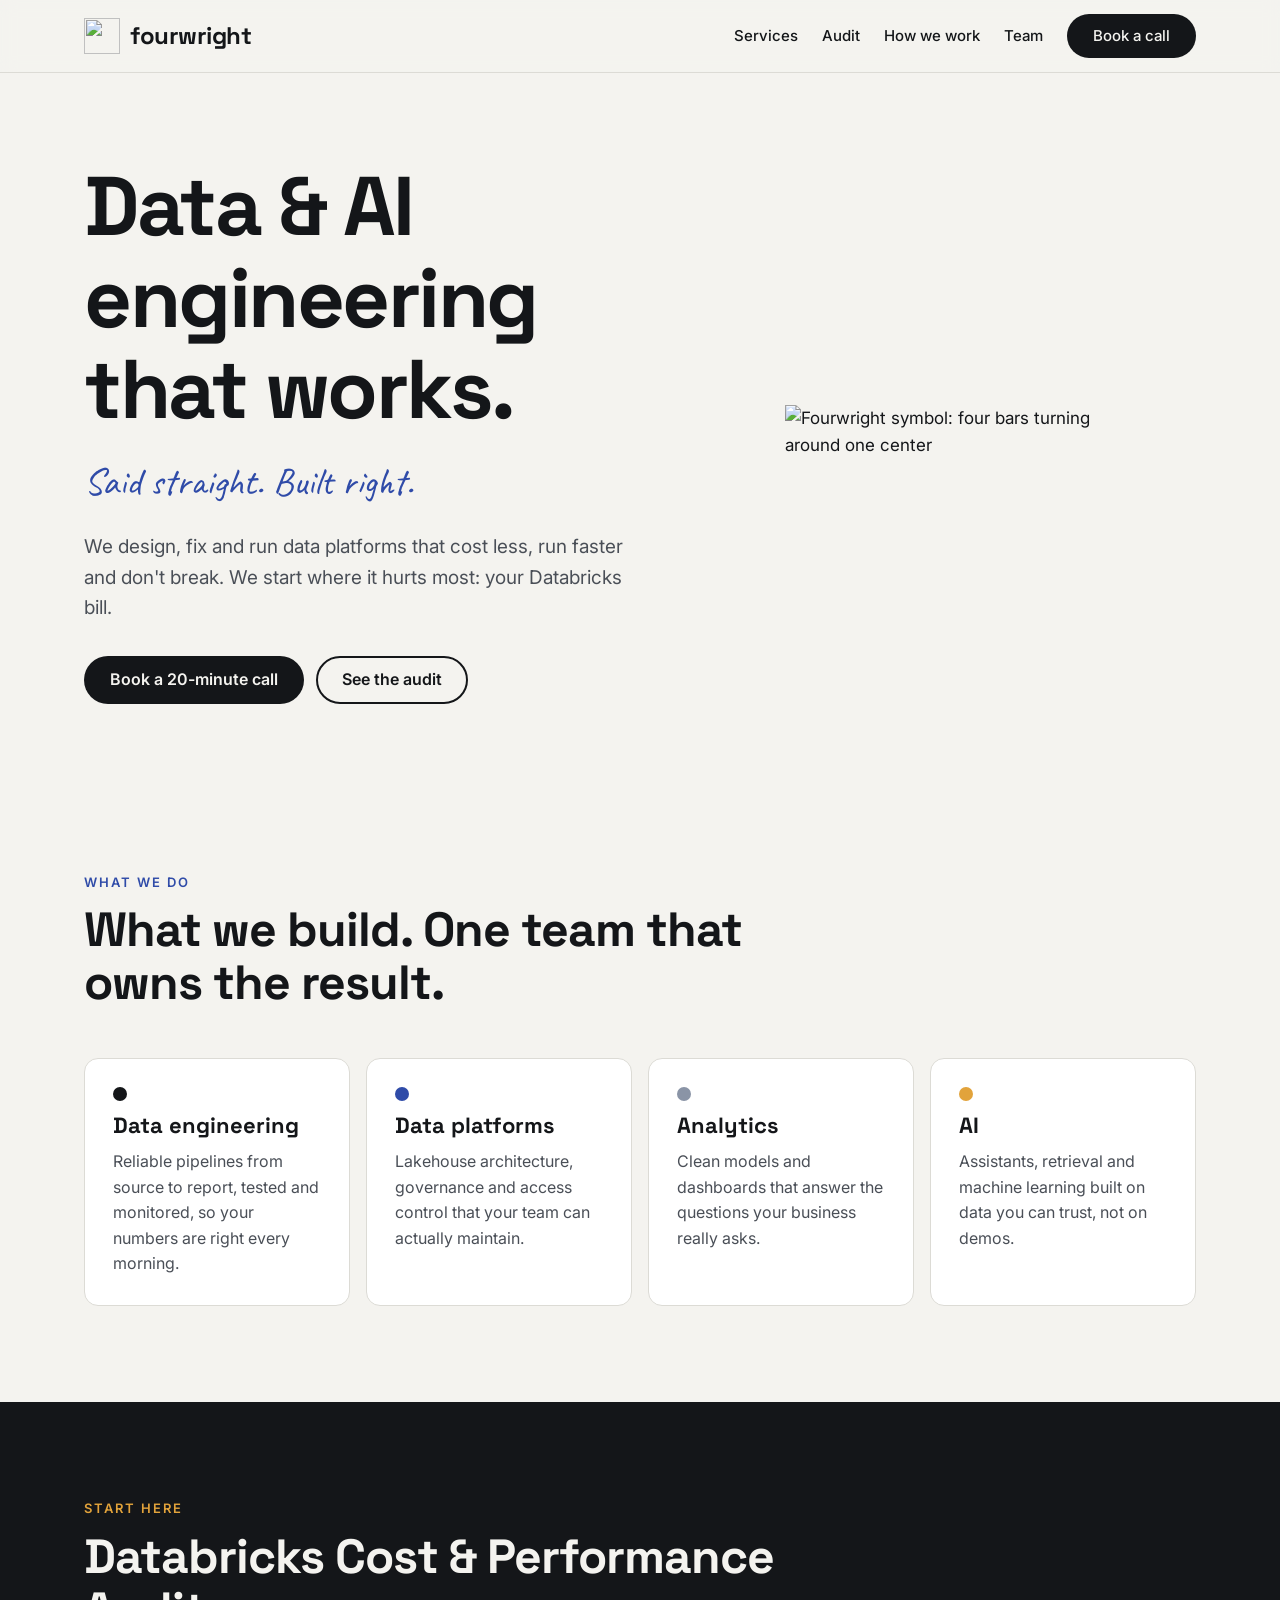
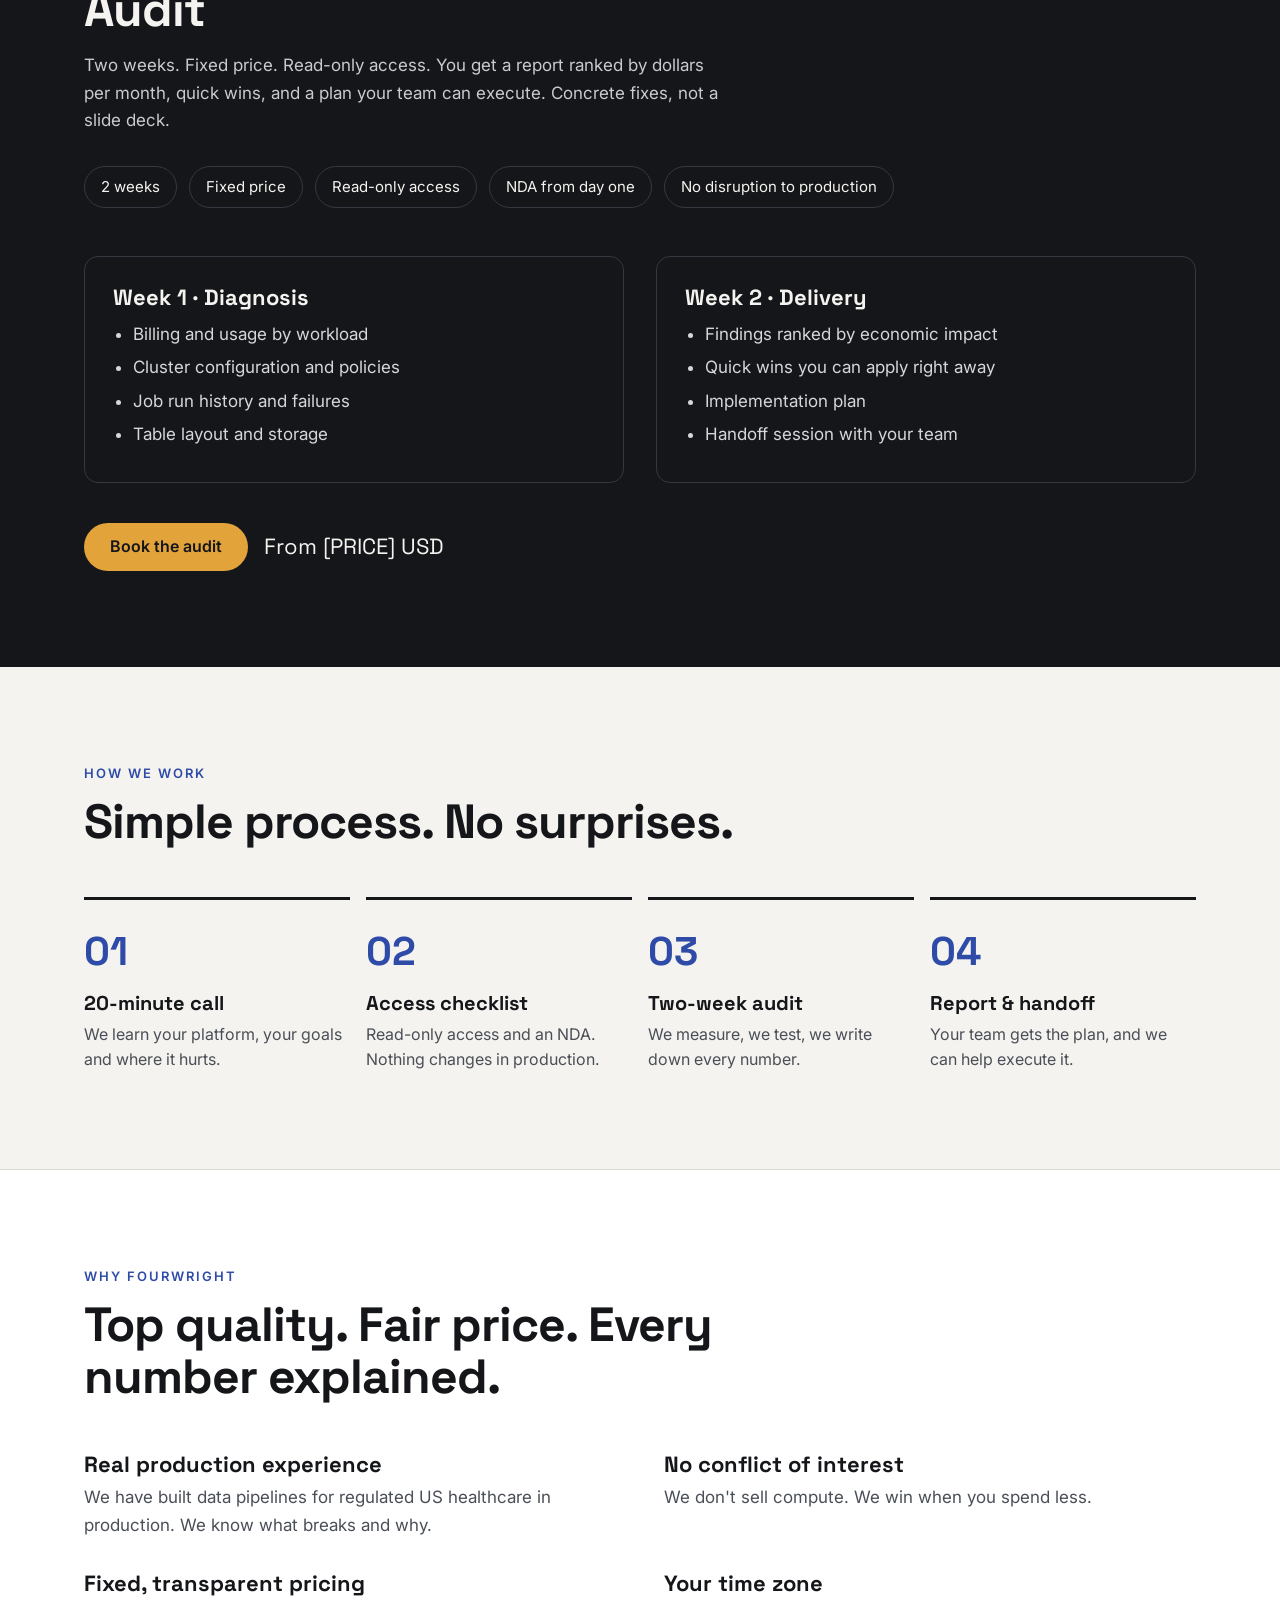
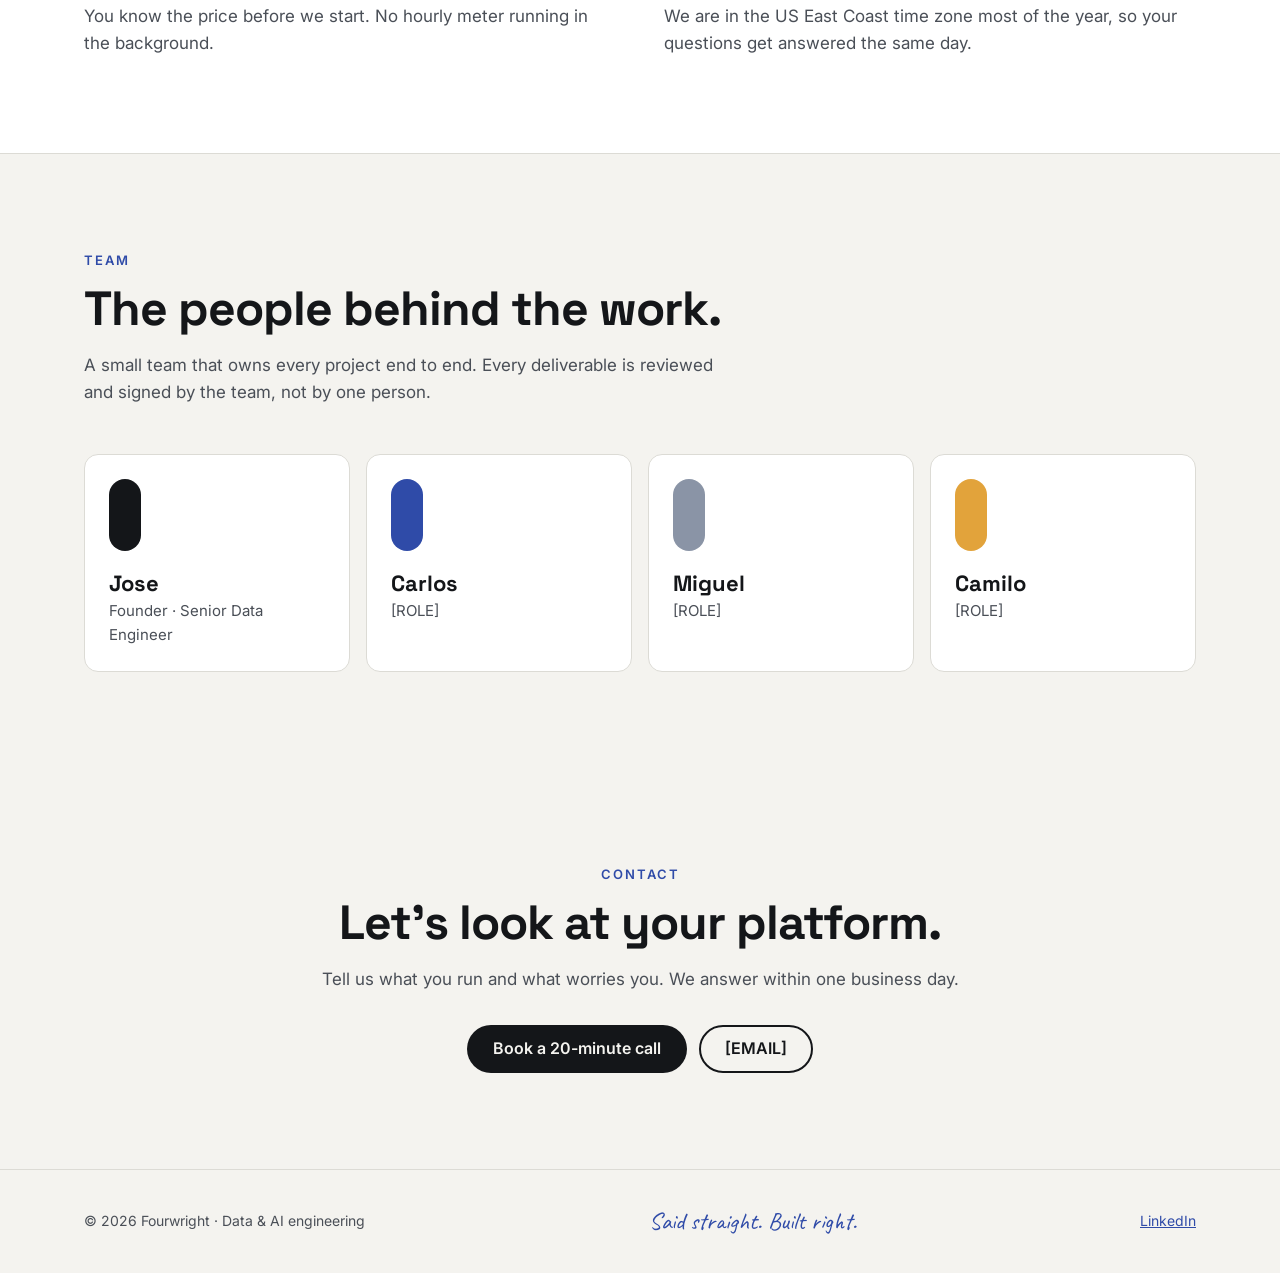
==== index.html @ c897a0cf "Add files via upload" ====
<!doctype html>
<html lang="en">
<head>
  <meta charset="utf-8">
  <meta name="viewport" content="width=device-width, initial-scale=1">
  <title>Fourwright · Data &amp; AI engineering</title>
  <meta name="description" content="Fourwright is a data and AI engineering firm. We design, fix and run data platforms, starting with a fixed-price Databricks cost and performance audit.">

  <!-- Social sharing preview -->
  <meta property="og:title" content="Fourwright · Data & AI engineering">
  <meta property="og:description" content="Data platforms that cost less, run faster and don't break.">
  <meta property="og:type" content="website">

  <!-- Icons -->
  <link rel="icon" href="assets/favicon.svg" type="image/svg+xml">
  <link rel="apple-touch-icon" href="assets/apple-touch-icon-180.png">

  <!-- Fonts -->
  <link rel="preconnect" href="https://fonts.googleapis.com">
  <link rel="preconnect" href="https://fonts.gstatic.com" crossorigin>
  <link href="https://fonts.googleapis.com/css2?family=Caveat:wght@700&family=Inter:wght@400;500;600&family=Space+Grotesk:wght@500;700&display=swap" rel="stylesheet">

  <link rel="stylesheet" href="styles.css">
</head>
<body>

  <!-- ========== HEADER ========== -->
  <header class="site-header">
    <div class="container nav">
      <a class="brand" href="#top" aria-label="Fourwright, back to top">
        <img src="assets/fourwright-icon-color.svg" alt="" width="36" height="36">
        <span class="brand-name">fourwright</span>
      </a>
      <nav class="nav-links" aria-label="Main">
        <a href="#services">Services</a>
        <a href="#audit">Audit</a>
        <a href="#how">How we work</a>
        <a href="#team">Team</a>
        <a class="btn btn-primary" href="#contact">Book a call</a>
      </nav>
    </div>
  </header>

  <main id="top">

    <!-- ========== HERO ========== -->
    <section class="hero">
      <div class="container hero-grid">
        <div>
          <h1>Data &amp; AI engineering that works.</h1>
          <p class="hero-tagline">Said straight. Built right.</p>
          <p class="hero-sub">We design, fix and run data platforms that cost less, run faster and don't break. We start where it hurts most: your Databricks bill.</p>
          <div class="hero-ctas">
            <a class="btn btn-primary" href="#contact">Book a 20-minute call</a>
            <a class="btn btn-ghost" href="#audit">See the audit</a>
          </div>
        </div>
        <img class="hero-mark" src="assets/fourwright-icon-color.svg" alt="Fourwright symbol: four bars turning around one center">
      </div>
    </section>

    <!-- ========== SERVICES ========== -->
    <section class="section" id="services">
      <div class="container">
        <span class="section-label">What we do</span>
        <h2 class="section-title">What we build. One team that owns the result.</h2>
        <div class="cards">
          <article class="card">
            <span class="card-dot" style="background: var(--ink)"></span>
            <h3>Data engineering</h3>
            <p>Reliable pipelines from source to report, tested and monitored, so your numbers are right every morning.</p>
          </article>
          <article class="card">
            <span class="card-dot" style="background: var(--cobalt)"></span>
            <h3>Data platforms</h3>
            <p>Lakehouse architecture, governance and access control that your team can actually maintain.</p>
          </article>
          <article class="card">
            <span class="card-dot" style="background: var(--slate)"></span>
            <h3>Analytics</h3>
            <p>Clean models and dashboards that answer the questions your business really asks.</p>
          </article>
          <article class="card">
            <span class="card-dot" style="background: var(--amber)"></span>
            <h3>AI</h3>
            <p>Assistants, retrieval and machine learning built on data you can trust, not on demos.</p>
          </article>
        </div>
      </div>
    </section>

    <!-- ========== FEATURED OFFER ========== -->
    <section class="section offer" id="audit">
      <div class="container">
        <span class="section-label">Start here</span>
        <h2 class="section-title">Databricks Cost &amp; Performance Audit</h2>
        <p class="section-intro">Two weeks. Fixed price. Read-only access. You get a report ranked by dollars per month, quick wins, and a plan your team can execute. Concrete fixes, not a slide deck.</p>

        <div class="offer-facts">
          <span class="fact">2 weeks</span>
          <span class="fact">Fixed price</span>
          <span class="fact">Read-only access</span>
          <span class="fact">NDA from day one</span>
          <span class="fact">No disruption to production</span>
        </div>

        <div class="offer-grid">
          <div class="offer-box">
            <h3>Week 1 · Diagnosis</h3>
            <ul>
              <li>Billing and usage by workload</li>
              <li>Cluster configuration and policies</li>
              <li>Job run history and failures</li>
              <li>Table layout and storage</li>
            </ul>
          </div>
          <div class="offer-box">
            <h3>Week 2 · Delivery</h3>
            <ul>
              <li>Findings ranked by economic impact</li>
              <li>Quick wins you can apply right away</li>
              <li>Implementation plan</li>
              <li>Handoff session with your team</li>
            </ul>
          </div>
        </div>

        <div class="offer-cta">
          <a class="btn btn-primary" href="#contact">Book the audit</a>
          <span class="price">From [PRICE] USD</span>
        </div>
      </div>
    </section>

    <!-- ========== HOW WE WORK ========== -->
    <section class="section" id="how">
      <div class="container">
        <span class="section-label">How we work</span>
        <h2 class="section-title">Simple process. No surprises.</h2>
        <div class="steps">
          <div class="step">
            <span class="step-num">01</span>
            <h3>20-minute call</h3>
            <p>We learn your platform, your goals and where it hurts.</p>
          </div>
          <div class="step">
            <span class="step-num">02</span>
            <h3>Access checklist</h3>
            <p>Read-only access and an NDA. Nothing changes in production.</p>
          </div>
          <div class="step">
            <span class="step-num">03</span>
            <h3>Two-week audit</h3>
            <p>We measure, we test, we write down every number.</p>
          </div>
          <div class="step">
            <span class="step-num">04</span>
            <h3>Report &amp; handoff</h3>
            <p>Your team gets the plan, and we can help execute it.</p>
          </div>
        </div>
      </div>
    </section>

    <!-- ========== WHY US ========== -->
    <section class="section why">
      <div class="container">
        <span class="section-label">Why Fourwright</span>
        <h2 class="section-title">Top quality. Fair price. Every number explained.</h2>
        <div class="why-list">
          <div class="why-item">
            <h3>Real production experience</h3>
            <p>We have built data pipelines for regulated US healthcare in production. We know what breaks and why.</p>
          </div>
          <div class="why-item">
            <h3>No conflict of interest</h3>
            <p>We don't sell compute. We win when you spend less.</p>
          </div>
          <div class="why-item">
            <h3>Fixed, transparent pricing</h3>
            <p>You know the price before we start. No hourly meter running in the background.</p>
          </div>
          <div class="why-item">
            <h3>Your time zone</h3>
            <p>We are in the US East Coast time zone most of the year, so your questions get answered the same day.</p>
          </div>
        </div>
      </div>
    </section>

    <!-- ========== TEAM ========== -->
    <section class="section" id="team">
      <div class="container">
        <span class="section-label">Team</span>
        <h2 class="section-title">The people behind the work.</h2>
        <p class="section-intro">A small team that owns every project end to end. Every deliverable is reviewed and signed by the team, not by one person.</p>
        <div class="team">
          <article class="member">
            <div class="member-bar" style="background: var(--ink)"></div>
            <h3>Jose</h3>
            <p>Founder · Senior Data Engineer</p>
          </article>
          <article class="member">
            <div class="member-bar" style="background: var(--cobalt)"></div>
            <h3>Carlos</h3>
            <p>[ROLE]</p>
          </article>
          <article class="member">
            <div class="member-bar" style="background: var(--slate)"></div>
            <h3>Miguel</h3>
            <p>[ROLE]</p>
          </article>
          <article class="member">
            <div class="member-bar" style="background: var(--amber)"></div>
            <h3>Camilo</h3>
            <p>[ROLE]</p>
          </article>
        </div>
      </div>
    </section>

    <!-- ========== CONTACT ========== -->
    <section class="section contact" id="contact">
      <div class="container">
        <span class="section-label">Contact</span>
        <h2 class="section-title">Let's look at your platform.</h2>
        <p class="section-intro">Tell us what you run and what worries you. We answer within one business day.</p>
        <div class="hero-ctas">
          <a class="btn btn-primary" href="[CALENDAR LINK]">Book a 20-minute call</a>
          <a class="btn btn-ghost" href="mailto:[EMAIL]">[EMAIL]</a>
        </div>
      </div>
    </section>

  </main>

  <!-- ========== FOOTER ========== -->
  <footer class="site-footer">
    <div class="container footer-row">
      <span>© 2026 Fourwright · Data &amp; AI engineering</span>
      <span class="footer-hand">Said straight. Built right.</span>
      <a href="[LINKEDIN URL]">LinkedIn</a>
    </div>
  </footer>

</body>
</html>
---- styles.css ----
/* ==========================================================
   Fourwright — website styles
   Brand colors and fonts live in :root. Change them here only.
   ========================================================== */

:root {
  /* Brand colors (one per builder) */
  --ink: #141619;      /* main text, dark backgrounds */
  --cobalt: #2F4BA8;   /* links, buttons, accents */
  --slate: #8A94A6;    /* secondary details */
  --amber: #E2A33B;    /* highlights, small touches only */
  --paper: #F4F3EF;    /* page background */
  --white: #FFFFFF;
  --line: #DCDBD5;     /* borders */
  --muted: #4A4F57;    /* secondary text */

  /* Fonts */
  --font-display: "Space Grotesk", system-ui, sans-serif;
  --font-body: "Inter", system-ui, sans-serif;
  --font-hand: "Caveat", cursive;

  --radius: 14px;
  --max: 1160px;
}

* { box-sizing: border-box; }
html { scroll-behavior: smooth; }
body {
  margin: 0;
  font-family: var(--font-body);
  font-size: 17px;
  line-height: 1.6;
  color: var(--ink);
  background: var(--paper);
}
img, svg { display: block; max-width: 100%; }
a { color: var(--cobalt); }
a:hover { color: #1F3474; }
h1, h2, h3 { font-family: var(--font-display); line-height: 1.1; margin: 0; }
p { margin: 0; }

.container { width: 100%; max-width: var(--max); margin: 0 auto; padding: 0 24px; }
.section { padding: 96px 0; }
.section-label {
  font-size: 13px; font-weight: 600; letter-spacing: 2px; text-transform: uppercase;
  color: var(--cobalt); margin-bottom: 12px; display: block;
}
.section-title { font-size: clamp(32px, 4vw, 48px); letter-spacing: -1px; max-width: 760px; }
.section-intro { color: var(--muted); max-width: 640px; margin-top: 16px; }

/* ---------- Buttons ---------- */
.btn {
  display: inline-flex; align-items: center; justify-content: center;
  min-height: 48px; padding: 0 24px; border-radius: 999px;
  font-weight: 600; font-size: 16px; text-decoration: none;
  border: 2px solid transparent; transition: transform .15s ease, background .15s ease;
}
.btn:hover { transform: translateY(-1px); }
.btn-primary { background: var(--ink); color: var(--paper); }
.btn-primary:hover { background: var(--cobalt); color: var(--white); }
.btn-ghost { border-color: var(--ink); color: var(--ink); }
.btn-ghost:hover { background: var(--ink); color: var(--paper); }

/* ---------- Header ---------- */
.site-header {
  position: sticky; top: 0; z-index: 10;
  background: rgba(244, 243, 239, 0.92); backdrop-filter: blur(8px);
  border-bottom: 1px solid var(--line);
}
.nav { display: flex; align-items: center; justify-content: space-between; gap: 16px; min-height: 72px; flex-wrap: wrap; }
.brand { display: flex; align-items: center; gap: 10px; text-decoration: none; color: var(--ink); }
.brand-name { font-family: var(--font-display); font-weight: 700; font-size: 24px; letter-spacing: -0.5px; }
.nav-links { display: flex; gap: 24px; align-items: center; flex-wrap: wrap; }
.nav-links a { color: var(--ink); text-decoration: none; font-size: 15px; font-weight: 500; }
.nav-links a:hover { color: var(--cobalt); }
.nav-links .btn { color: var(--paper); min-height: 44px; }

/* ---------- Hero ---------- */
.hero { padding: 88px 0 72px; }
.hero-grid { display: grid; grid-template-columns: 1.3fr 1fr; gap: 48px; align-items: center; }
.hero h1 { font-size: clamp(44px, 6.5vw, 84px); letter-spacing: -2.5px; }
.hero-tagline { font-family: var(--font-hand); font-size: clamp(28px, 3vw, 38px); color: var(--cobalt); margin-top: 16px; }
.hero-sub { font-size: 19px; color: var(--muted); max-width: 560px; margin-top: 20px; }
.hero-ctas { display: flex; gap: 12px; flex-wrap: wrap; margin-top: 32px; }
.hero-mark { justify-self: center; width: min(360px, 80vw); }

/* ---------- Services ---------- */
.cards { display: grid; grid-template-columns: repeat(4, minmax(0, 1fr)); gap: 16px; margin-top: 48px; }
.card {
  background: var(--white); border: 1px solid var(--line); border-radius: var(--radius);
  padding: 28px; display: flex; flex-direction: column; gap: 12px;
}
.card-dot { width: 14px; height: 14px; border-radius: 7px; }
.card h3 { font-size: 22px; }
.card p { color: var(--muted); font-size: 16px; }

/* ---------- Featured offer (audit) ---------- */
.offer { background: var(--ink); color: var(--paper); }
.offer .section-label { color: var(--amber); }
.offer .section-intro { color: #C9CBCE; }
.offer-grid { display: grid; grid-template-columns: 1fr 1fr; gap: 32px; margin-top: 48px; }
.offer-box { border: 1px solid #343840; border-radius: var(--radius); padding: 28px; }
.offer-box h3 { font-size: 22px; margin-bottom: 12px; }
.offer-box ul { margin: 0; padding-left: 20px; color: #D5D7DB; }
.offer-box li { margin-bottom: 6px; }
.offer-facts { display: flex; gap: 12px; flex-wrap: wrap; margin-top: 32px; }
.fact {
  border: 1px solid #343840; border-radius: 999px; padding: 8px 16px;
  font-size: 15px; color: var(--paper);
}
.offer-cta { display: flex; gap: 16px; align-items: center; flex-wrap: wrap; margin-top: 40px; }
.offer-cta .btn-primary { background: var(--amber); color: var(--ink); }
.offer-cta .btn-primary:hover { background: var(--paper); }
.price { font-family: var(--font-display); font-size: 22px; }

/* ---------- How we work ---------- */
.steps { display: grid; grid-template-columns: repeat(4, minmax(0, 1fr)); gap: 16px; margin-top: 48px; counter-reset: step; }
.step { border-top: 3px solid var(--ink); padding-top: 20px; }
.step-num { font-family: var(--font-display); font-weight: 700; font-size: 40px; color: var(--cobalt); }
.step h3 { font-size: 20px; margin: 8px 0; }
.step p { color: var(--muted); font-size: 16px; }

/* ---------- Why us ---------- */
.why { background: var(--white); border-top: 1px solid var(--line); border-bottom: 1px solid var(--line); }
.why-list { display: grid; grid-template-columns: repeat(2, minmax(0, 1fr)); gap: 32px 48px; margin-top: 48px; }
.why-item h3 { font-size: 22px; margin-bottom: 8px; }
.why-item p { color: var(--muted); }

/* ---------- Team ---------- */
.team { display: grid; grid-template-columns: repeat(4, minmax(0, 1fr)); gap: 16px; margin-top: 48px; }
.member { background: var(--white); border: 1px solid var(--line); border-radius: var(--radius); padding: 24px; }
.member-bar { width: 32px; height: 72px; border-radius: 16px; margin-bottom: 20px; }
.member h3 { font-size: 22px; }
.member p { color: var(--muted); font-size: 15px; margin-top: 4px; }

/* ---------- Contact ---------- */
.contact { text-align: center; }
.contact .section-title { margin: 0 auto; }
.contact .section-intro { margin: 16px auto 0; }
.contact .hero-ctas { justify-content: center; }

/* ---------- Footer ---------- */
.site-footer { border-top: 1px solid var(--line); padding: 32px 0; font-size: 14px; color: var(--muted); }
.footer-row { display: flex; justify-content: space-between; align-items: center; gap: 16px; flex-wrap: wrap; }
.footer-hand { font-family: var(--font-hand); font-size: 24px; color: var(--cobalt); }

/* ---------- Mobile ---------- */
@media (max-width: 900px) {
  .hero-grid, .offer-grid { grid-template-columns: 1fr; }
  .hero-mark { order: -1; width: 180px; justify-self: start; }
  .cards, .steps, .team { grid-template-columns: repeat(2, minmax(0, 1fr)); }
  .why-list { grid-template-columns: 1fr; }
  .section { padding: 72px 0; }
}
@media (max-width: 560px) {
  .cards, .steps, .team { grid-template-columns: 1fr; }
  .nav-links { gap: 16px; }
  .nav-links a:not(.btn) { display: none; }
}
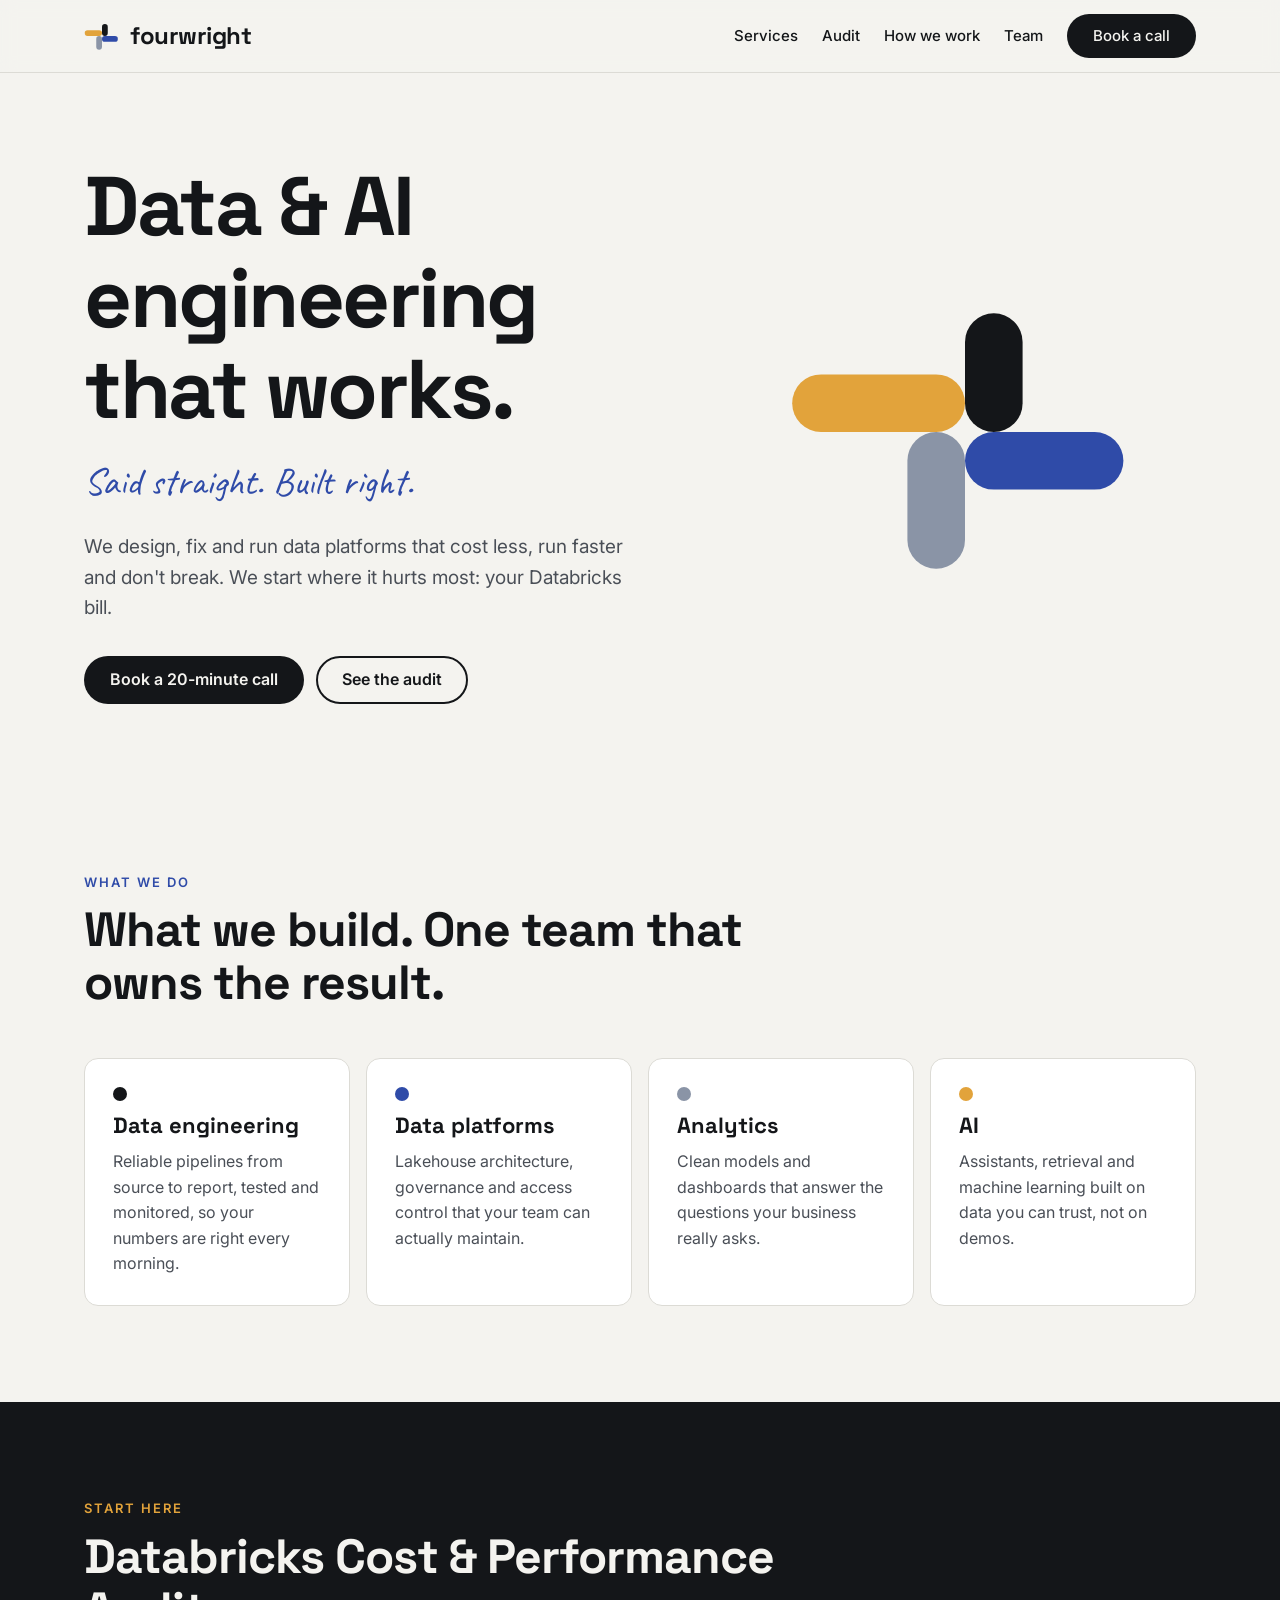
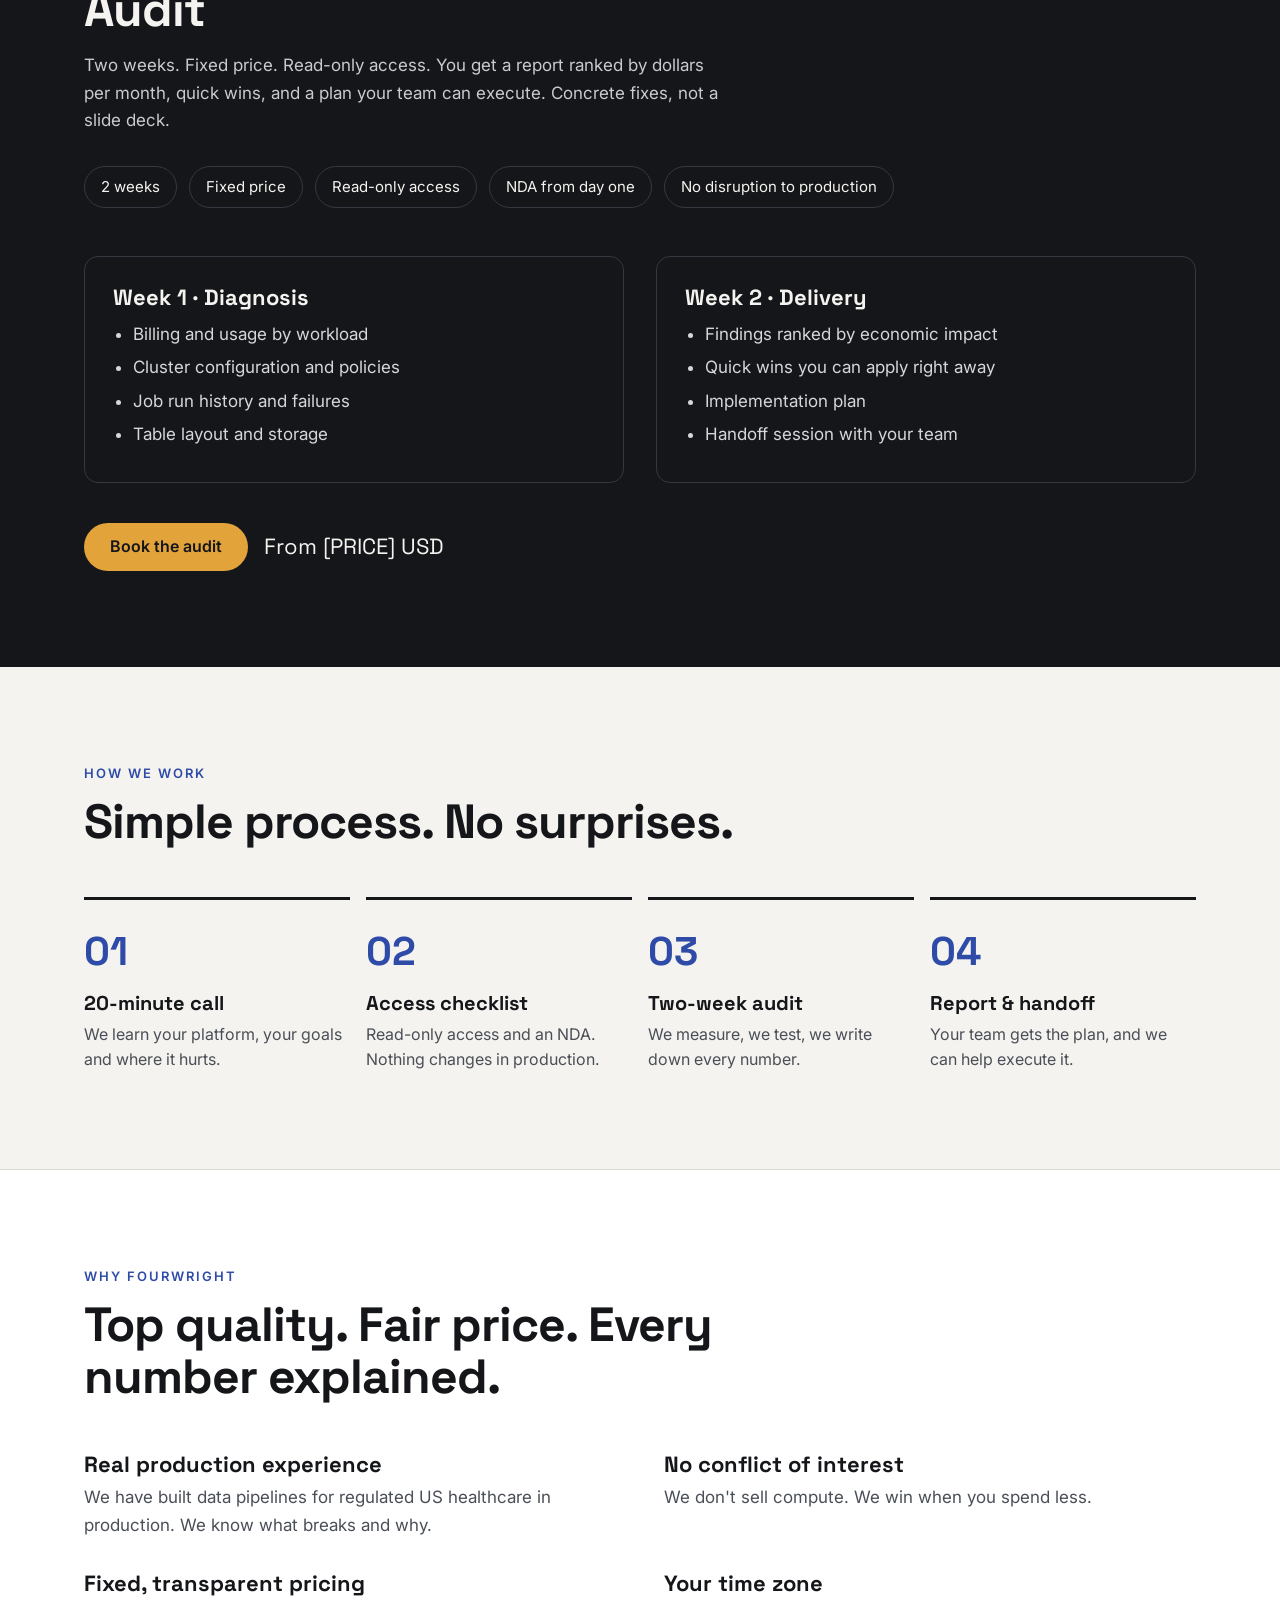
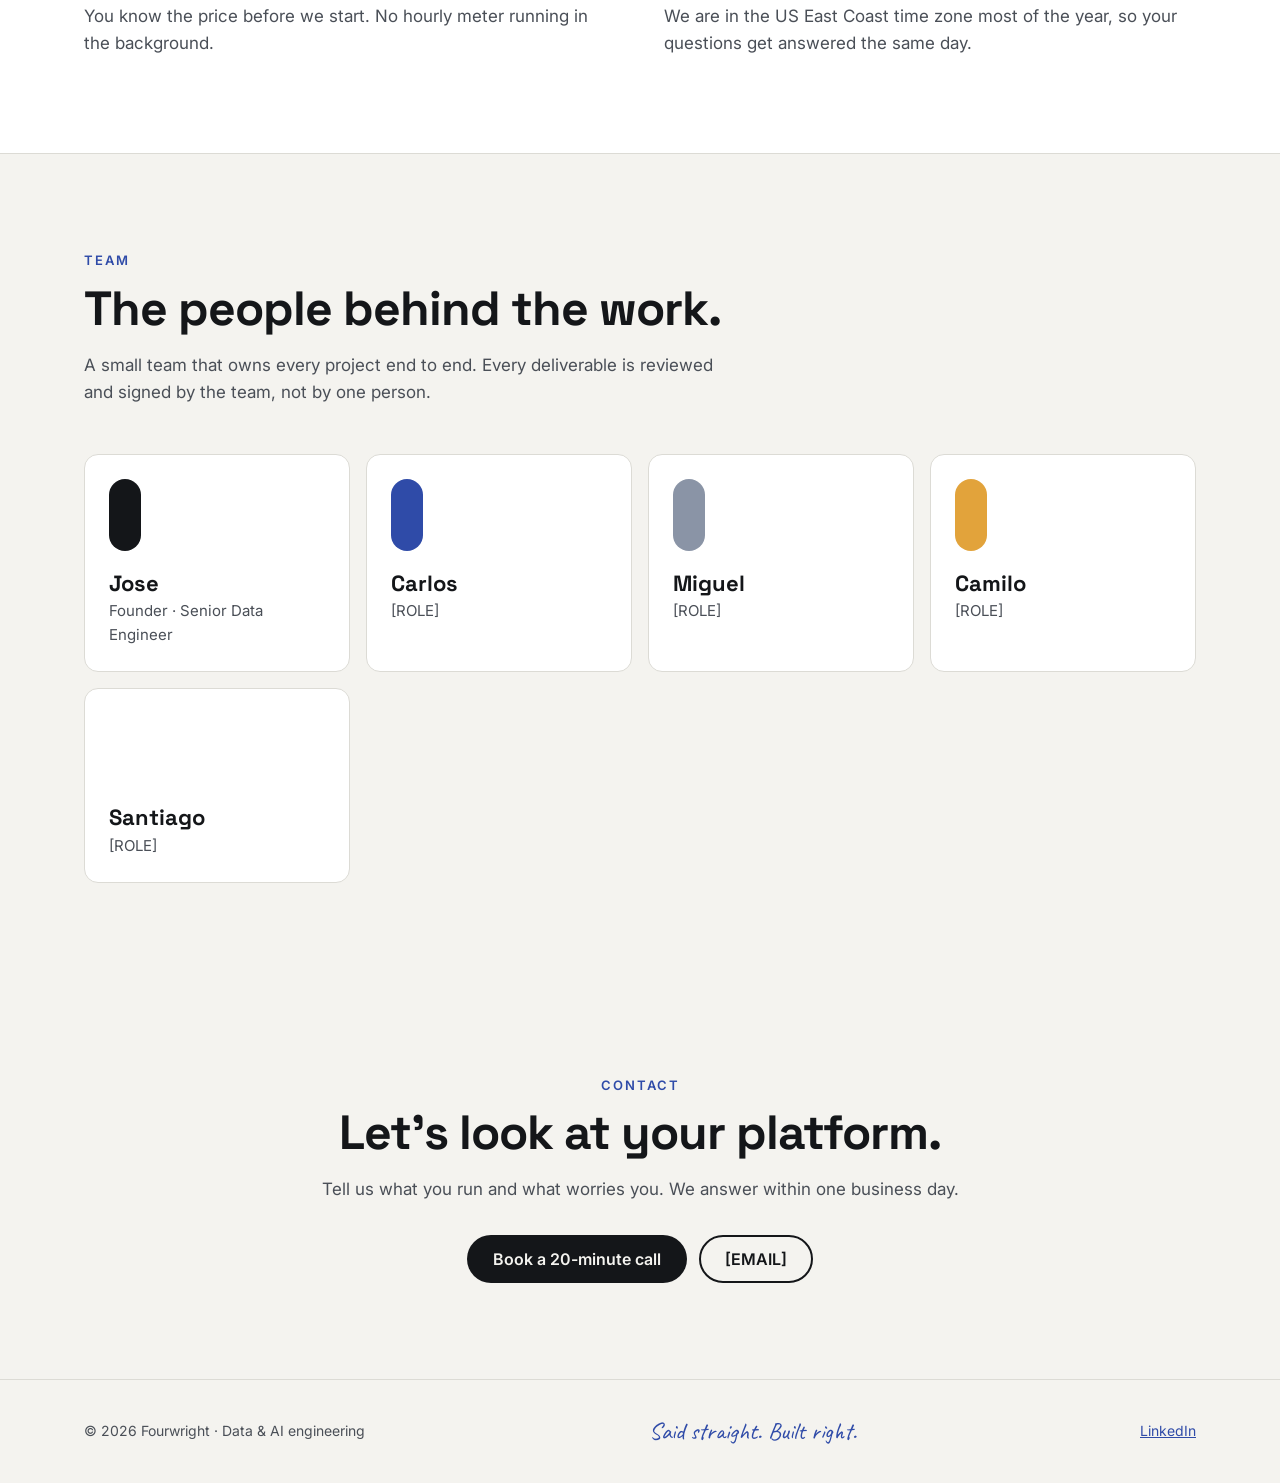
==== commit 9d0fd68a: "add Santiago to team section" ====
--- a/index.html
+++ b/index.html
@@ -1,10 +1,12 @@
 <!doctype html>
 <html lang="en">
+
 <head>
   <meta charset="utf-8">
   <meta name="viewport" content="width=device-width, initial-scale=1">
   <title>Fourwright · Data &amp; AI engineering</title>
-  <meta name="description" content="Fourwright is a data and AI engineering firm. We design, fix and run data platforms, starting with a fixed-price Databricks cost and performance audit.">
+  <meta name="description"
+    content="Fourwright is a data and AI engineering firm. We design, fix and run data platforms, starting with a fixed-price Databricks cost and performance audit.">
 
   <!-- Social sharing preview -->
   <meta property="og:title" content="Fourwright · Data & AI engineering">
@@ -18,10 +20,13 @@
   <!-- Fonts -->
   <link rel="preconnect" href="https://fonts.googleapis.com">
   <link rel="preconnect" href="https://fonts.gstatic.com" crossorigin>
-  <link href="https://fonts.googleapis.com/css2?family=Caveat:wght@700&family=Inter:wght@400;500;600&family=Space+Grotesk:wght@500;700&display=swap" rel="stylesheet">
+  <link
+    href="https://fonts.googleapis.com/css2?family=Caveat:wght@700&family=Inter:wght@400;500;600&family=Space+Grotesk:wght@500;700&display=swap"
+    rel="stylesheet">
 
   <link rel="stylesheet" href="styles.css">
 </head>
+
 <body>
 
   <!-- ========== HEADER ========== -->
@@ -49,13 +54,15 @@
         <div>
           <h1>Data &amp; AI engineering that works.</h1>
           <p class="hero-tagline">Said straight. Built right.</p>
-          <p class="hero-sub">We design, fix and run data platforms that cost less, run faster and don't break. We start where it hurts most: your Databricks bill.</p>
+          <p class="hero-sub">We design, fix and run data platforms that cost less, run faster and don't break. We start
+            where it hurts most: your Databricks bill.</p>
           <div class="hero-ctas">
             <a class="btn btn-primary" href="#contact">Book a 20-minute call</a>
             <a class="btn btn-ghost" href="#audit">See the audit</a>
           </div>
         </div>
-        <img class="hero-mark" src="assets/fourwright-icon-color.svg" alt="Fourwright symbol: four bars turning around one center">
+        <img class="hero-mark" src="assets/fourwright-icon-color.svg"
+          alt="Fourwright symbol: four bars turning around one center">
       </div>
     </section>
 
@@ -68,7 +75,8 @@
           <article class="card">
             <span class="card-dot" style="background: var(--ink)"></span>
             <h3>Data engineering</h3>
-            <p>Reliable pipelines from source to report, tested and monitored, so your numbers are right every morning.</p>
+            <p>Reliable pipelines from source to report, tested and monitored, so your numbers are right every morning.
+            </p>
           </article>
           <article class="card">
             <span class="card-dot" style="background: var(--cobalt)"></span>
@@ -94,7 +102,8 @@
       <div class="container">
         <span class="section-label">Start here</span>
         <h2 class="section-title">Databricks Cost &amp; Performance Audit</h2>
-        <p class="section-intro">Two weeks. Fixed price. Read-only access. You get a report ranked by dollars per month, quick wins, and a plan your team can execute. Concrete fixes, not a slide deck.</p>
+        <p class="section-intro">Two weeks. Fixed price. Read-only access. You get a report ranked by dollars per month,
+          quick wins, and a plan your team can execute. Concrete fixes, not a slide deck.</p>
 
         <div class="offer-facts">
           <span class="fact">2 weeks</span>
@@ -193,7 +202,8 @@
       <div class="container">
         <span class="section-label">Team</span>
         <h2 class="section-title">The people behind the work.</h2>
-        <p class="section-intro">A small team that owns every project end to end. Every deliverable is reviewed and signed by the team, not by one person.</p>
+        <p class="section-intro">A small team that owns every project end to end. Every deliverable is reviewed and
+          signed by the team, not by one person.</p>
         <div class="team">
           <article class="member">
             <div class="member-bar" style="background: var(--ink)"></div>
@@ -213,6 +223,11 @@
           <article class="member">
             <div class="member-bar" style="background: var(--amber)"></div>
             <h3>Camilo</h3>
+            <p>[ROLE]</p>
+          </article>
+          <article class="member">
+            <div class="member-bar" style="background: var(--purple)"></div>
+            <h3>Santiago</h3>
             <p>[ROLE]</p>
           </article>
         </div>
@@ -244,4 +259,5 @@
   </footer>
 
 </body>
-</html>
+
+</html>
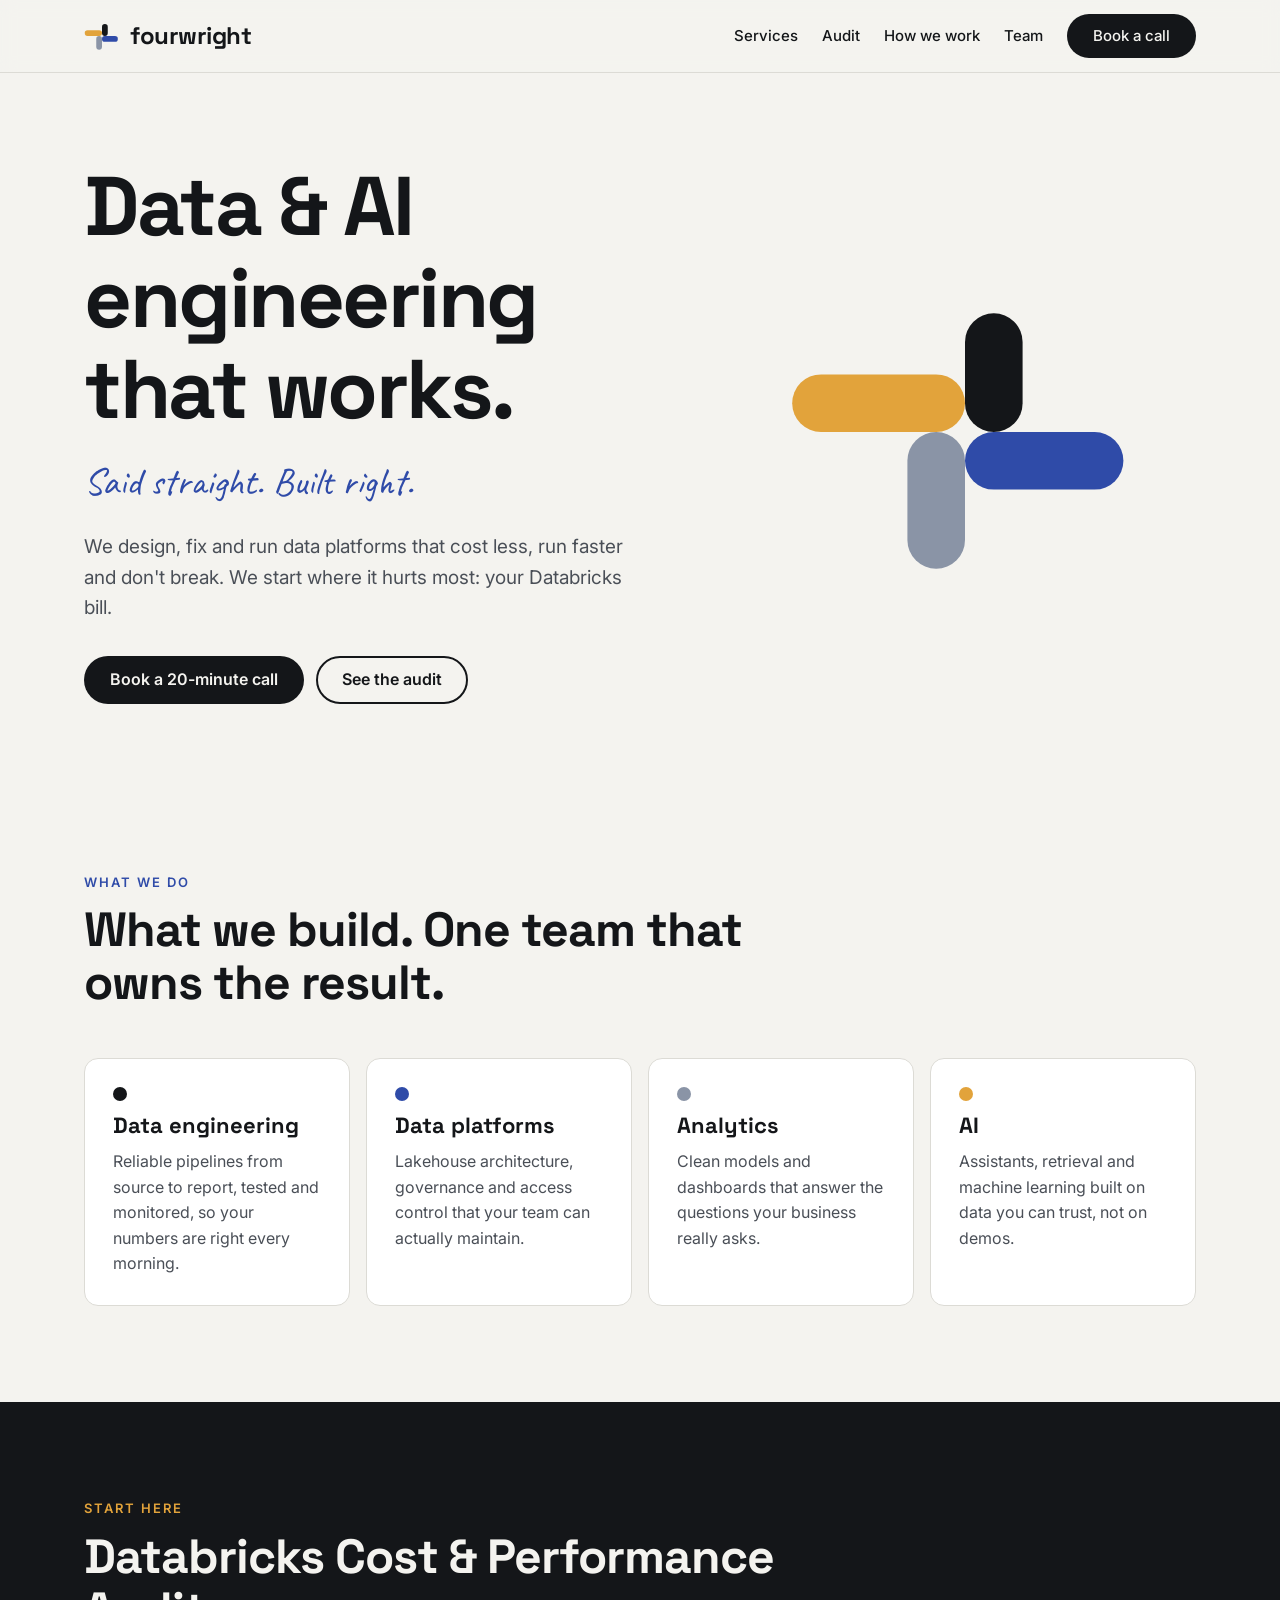
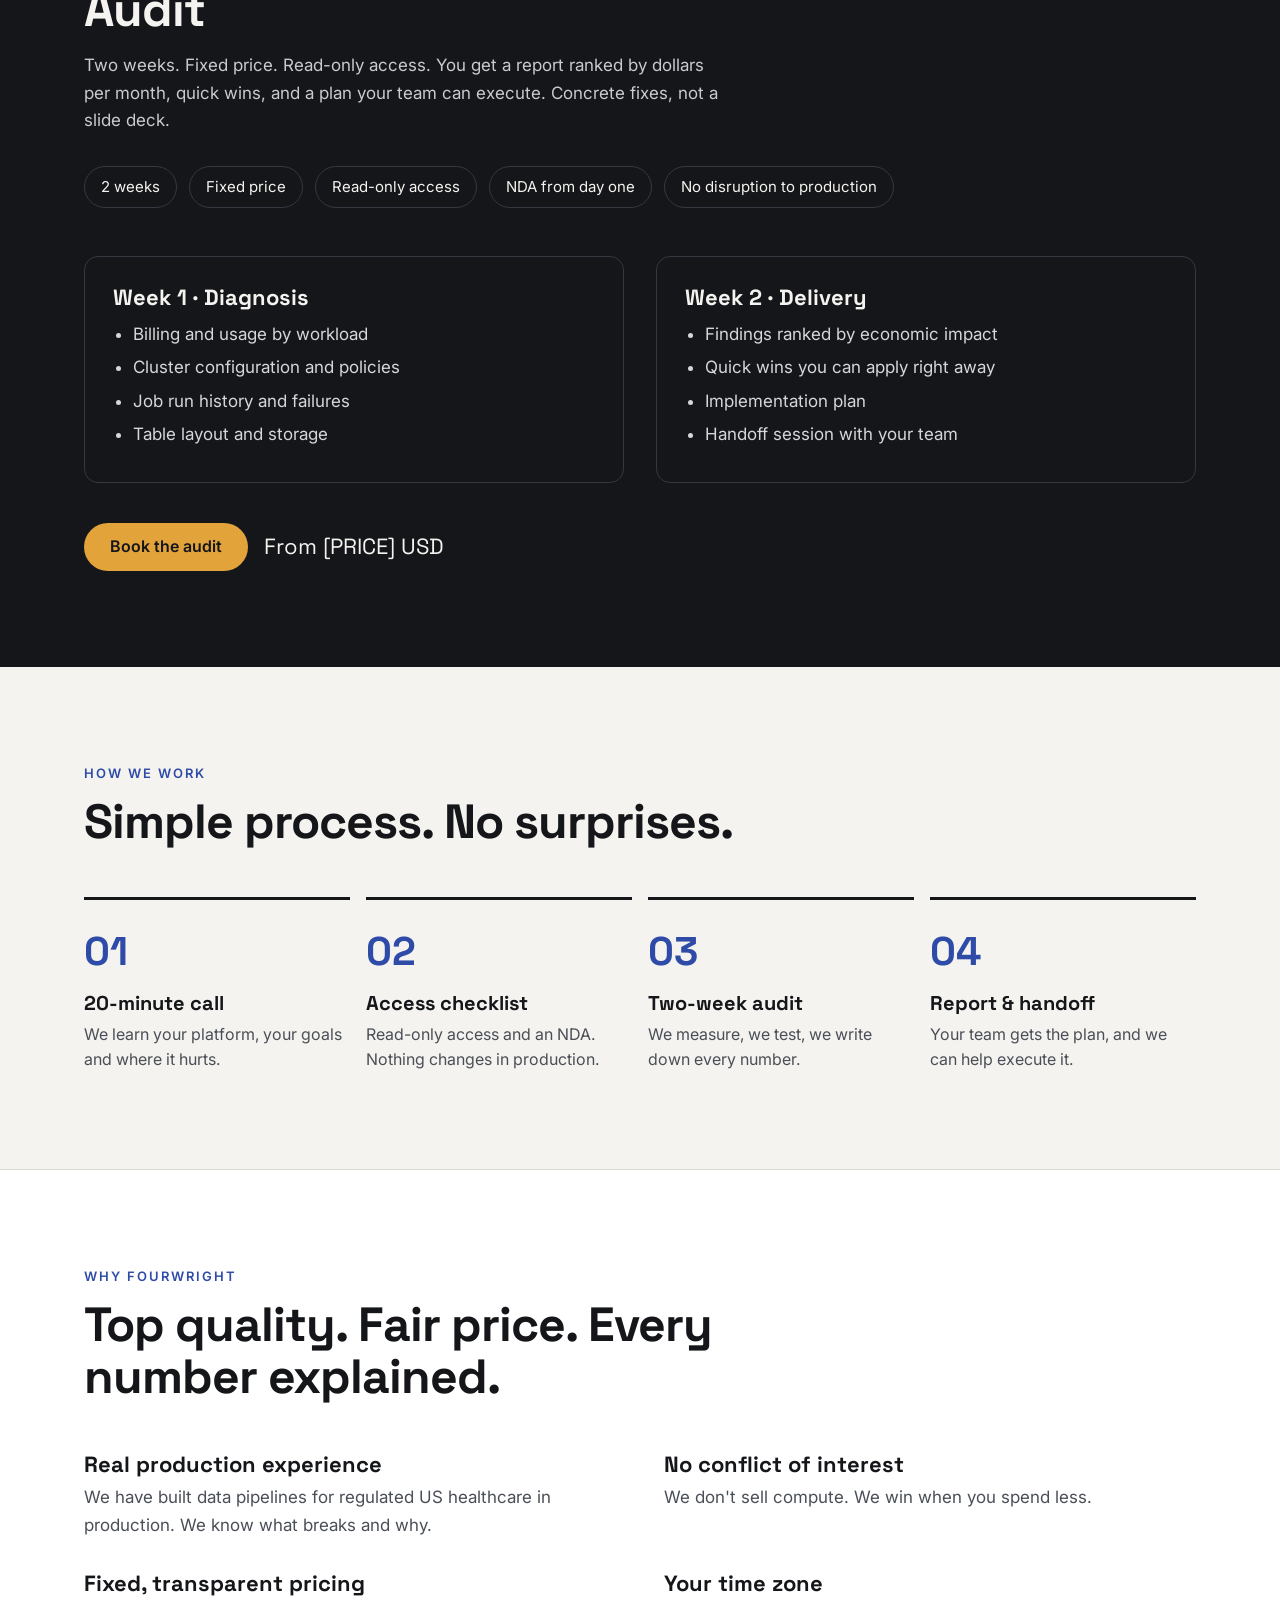
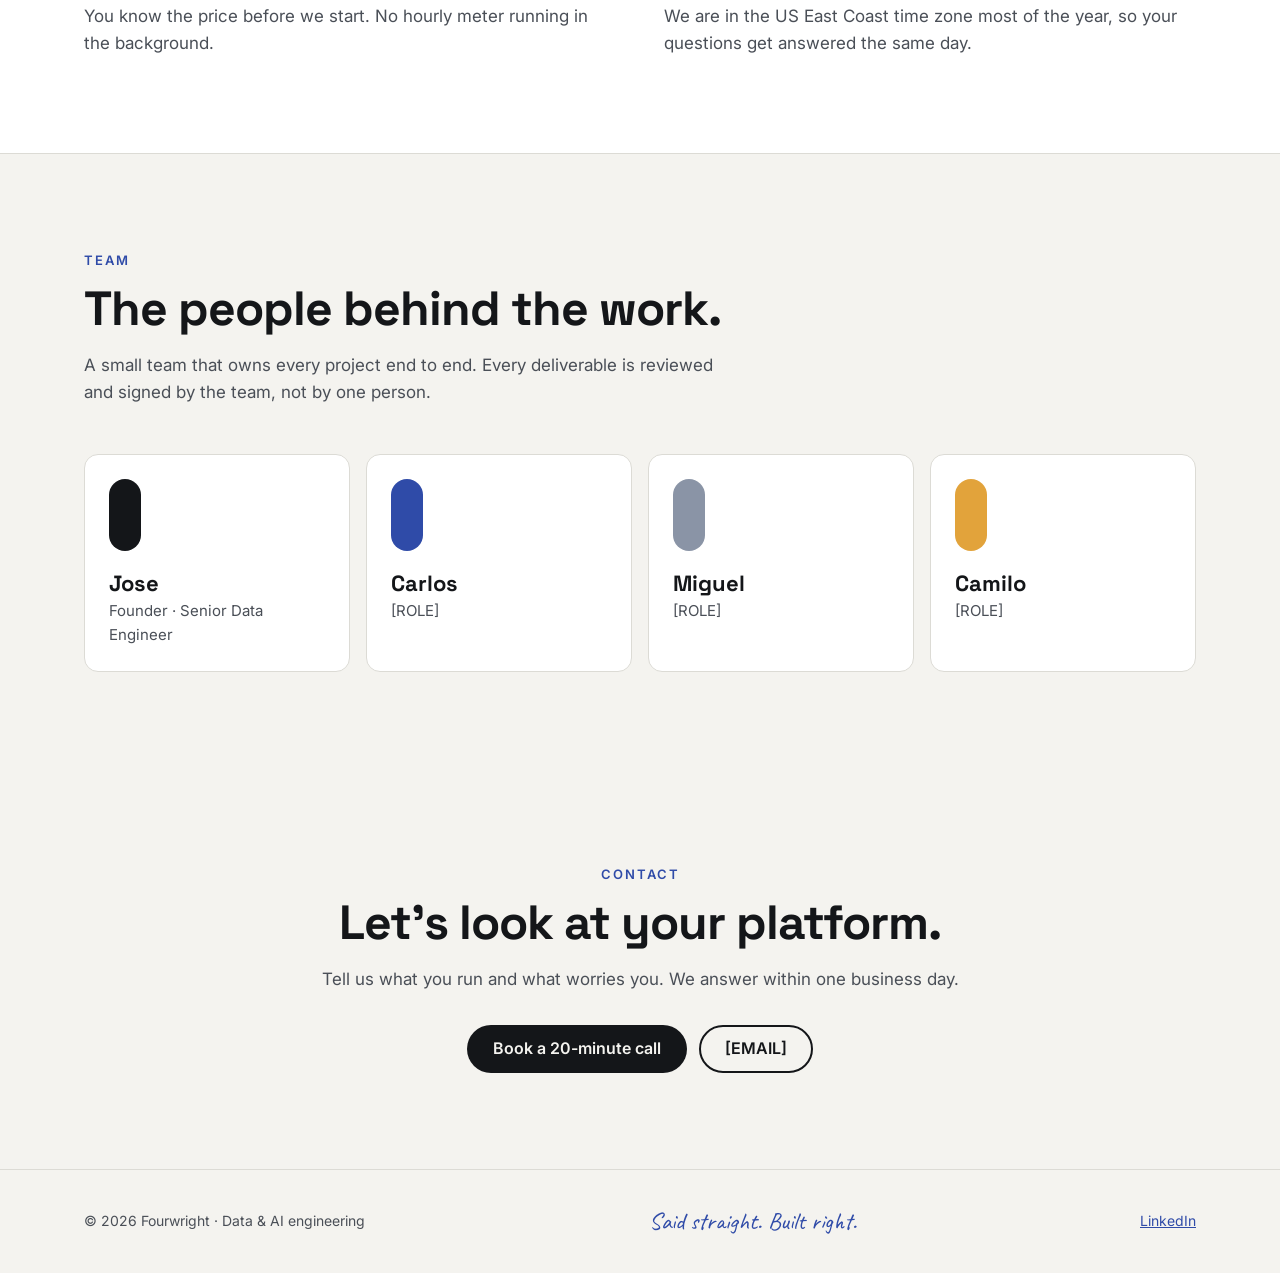
==== commit ad75dfd5: "Revert "add Santiago to team section" This reverts commit 9d0fd68ae936940df25391d479f07276a25e4dfb." ====
--- a/index.html
+++ b/index.html
@@ -1,12 +1,10 @@
 <!doctype html>
 <html lang="en">
-
 <head>
   <meta charset="utf-8">
   <meta name="viewport" content="width=device-width, initial-scale=1">
   <title>Fourwright · Data &amp; AI engineering</title>
-  <meta name="description"
-    content="Fourwright is a data and AI engineering firm. We design, fix and run data platforms, starting with a fixed-price Databricks cost and performance audit.">
+  <meta name="description" content="Fourwright is a data and AI engineering firm. We design, fix and run data platforms, starting with a fixed-price Databricks cost and performance audit.">
 
   <!-- Social sharing preview -->
   <meta property="og:title" content="Fourwright · Data & AI engineering">
@@ -20,13 +18,10 @@
   <!-- Fonts -->
   <link rel="preconnect" href="https://fonts.googleapis.com">
   <link rel="preconnect" href="https://fonts.gstatic.com" crossorigin>
-  <link
-    href="https://fonts.googleapis.com/css2?family=Caveat:wght@700&family=Inter:wght@400;500;600&family=Space+Grotesk:wght@500;700&display=swap"
-    rel="stylesheet">
+  <link href="https://fonts.googleapis.com/css2?family=Caveat:wght@700&family=Inter:wght@400;500;600&family=Space+Grotesk:wght@500;700&display=swap" rel="stylesheet">
 
   <link rel="stylesheet" href="styles.css">
 </head>
-
 <body>
 
   <!-- ========== HEADER ========== -->
@@ -54,15 +49,13 @@
         <div>
           <h1>Data &amp; AI engineering that works.</h1>
           <p class="hero-tagline">Said straight. Built right.</p>
-          <p class="hero-sub">We design, fix and run data platforms that cost less, run faster and don't break. We start
-            where it hurts most: your Databricks bill.</p>
+          <p class="hero-sub">We design, fix and run data platforms that cost less, run faster and don't break. We start where it hurts most: your Databricks bill.</p>
           <div class="hero-ctas">
             <a class="btn btn-primary" href="#contact">Book a 20-minute call</a>
             <a class="btn btn-ghost" href="#audit">See the audit</a>
           </div>
         </div>
-        <img class="hero-mark" src="assets/fourwright-icon-color.svg"
-          alt="Fourwright symbol: four bars turning around one center">
+        <img class="hero-mark" src="assets/fourwright-icon-color.svg" alt="Fourwright symbol: four bars turning around one center">
       </div>
     </section>
 
@@ -75,8 +68,7 @@
           <article class="card">
             <span class="card-dot" style="background: var(--ink)"></span>
             <h3>Data engineering</h3>
-            <p>Reliable pipelines from source to report, tested and monitored, so your numbers are right every morning.
-            </p>
+            <p>Reliable pipelines from source to report, tested and monitored, so your numbers are right every morning.</p>
           </article>
           <article class="card">
             <span class="card-dot" style="background: var(--cobalt)"></span>
@@ -102,8 +94,7 @@
       <div class="container">
         <span class="section-label">Start here</span>
         <h2 class="section-title">Databricks Cost &amp; Performance Audit</h2>
-        <p class="section-intro">Two weeks. Fixed price. Read-only access. You get a report ranked by dollars per month,
-          quick wins, and a plan your team can execute. Concrete fixes, not a slide deck.</p>
+        <p class="section-intro">Two weeks. Fixed price. Read-only access. You get a report ranked by dollars per month, quick wins, and a plan your team can execute. Concrete fixes, not a slide deck.</p>
 
         <div class="offer-facts">
           <span class="fact">2 weeks</span>
@@ -202,8 +193,7 @@
       <div class="container">
         <span class="section-label">Team</span>
         <h2 class="section-title">The people behind the work.</h2>
-        <p class="section-intro">A small team that owns every project end to end. Every deliverable is reviewed and
-          signed by the team, not by one person.</p>
+        <p class="section-intro">A small team that owns every project end to end. Every deliverable is reviewed and signed by the team, not by one person.</p>
         <div class="team">
           <article class="member">
             <div class="member-bar" style="background: var(--ink)"></div>
@@ -223,11 +213,6 @@
           <article class="member">
             <div class="member-bar" style="background: var(--amber)"></div>
             <h3>Camilo</h3>
-            <p>[ROLE]</p>
-          </article>
-          <article class="member">
-            <div class="member-bar" style="background: var(--purple)"></div>
-            <h3>Santiago</h3>
             <p>[ROLE]</p>
           </article>
         </div>
@@ -259,5 +244,4 @@
   </footer>
 
 </body>
-
-</html>+</html>
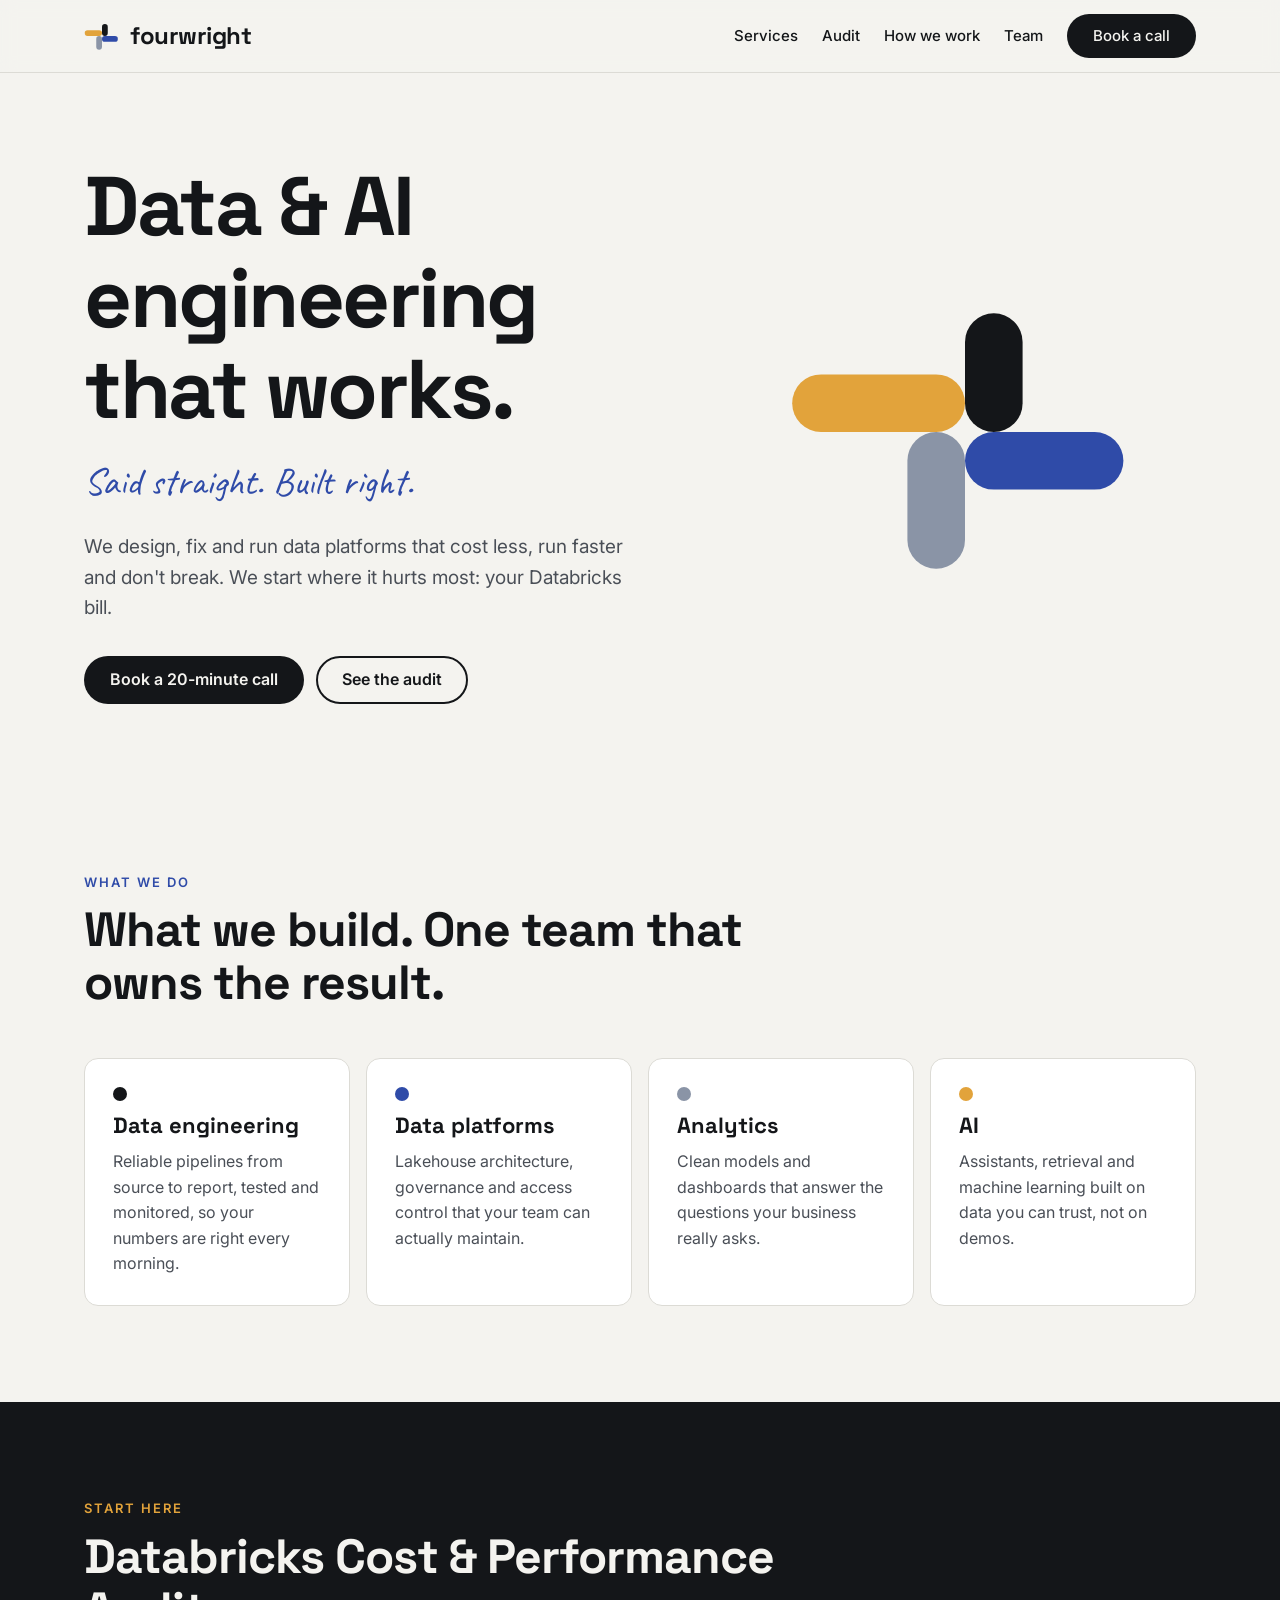
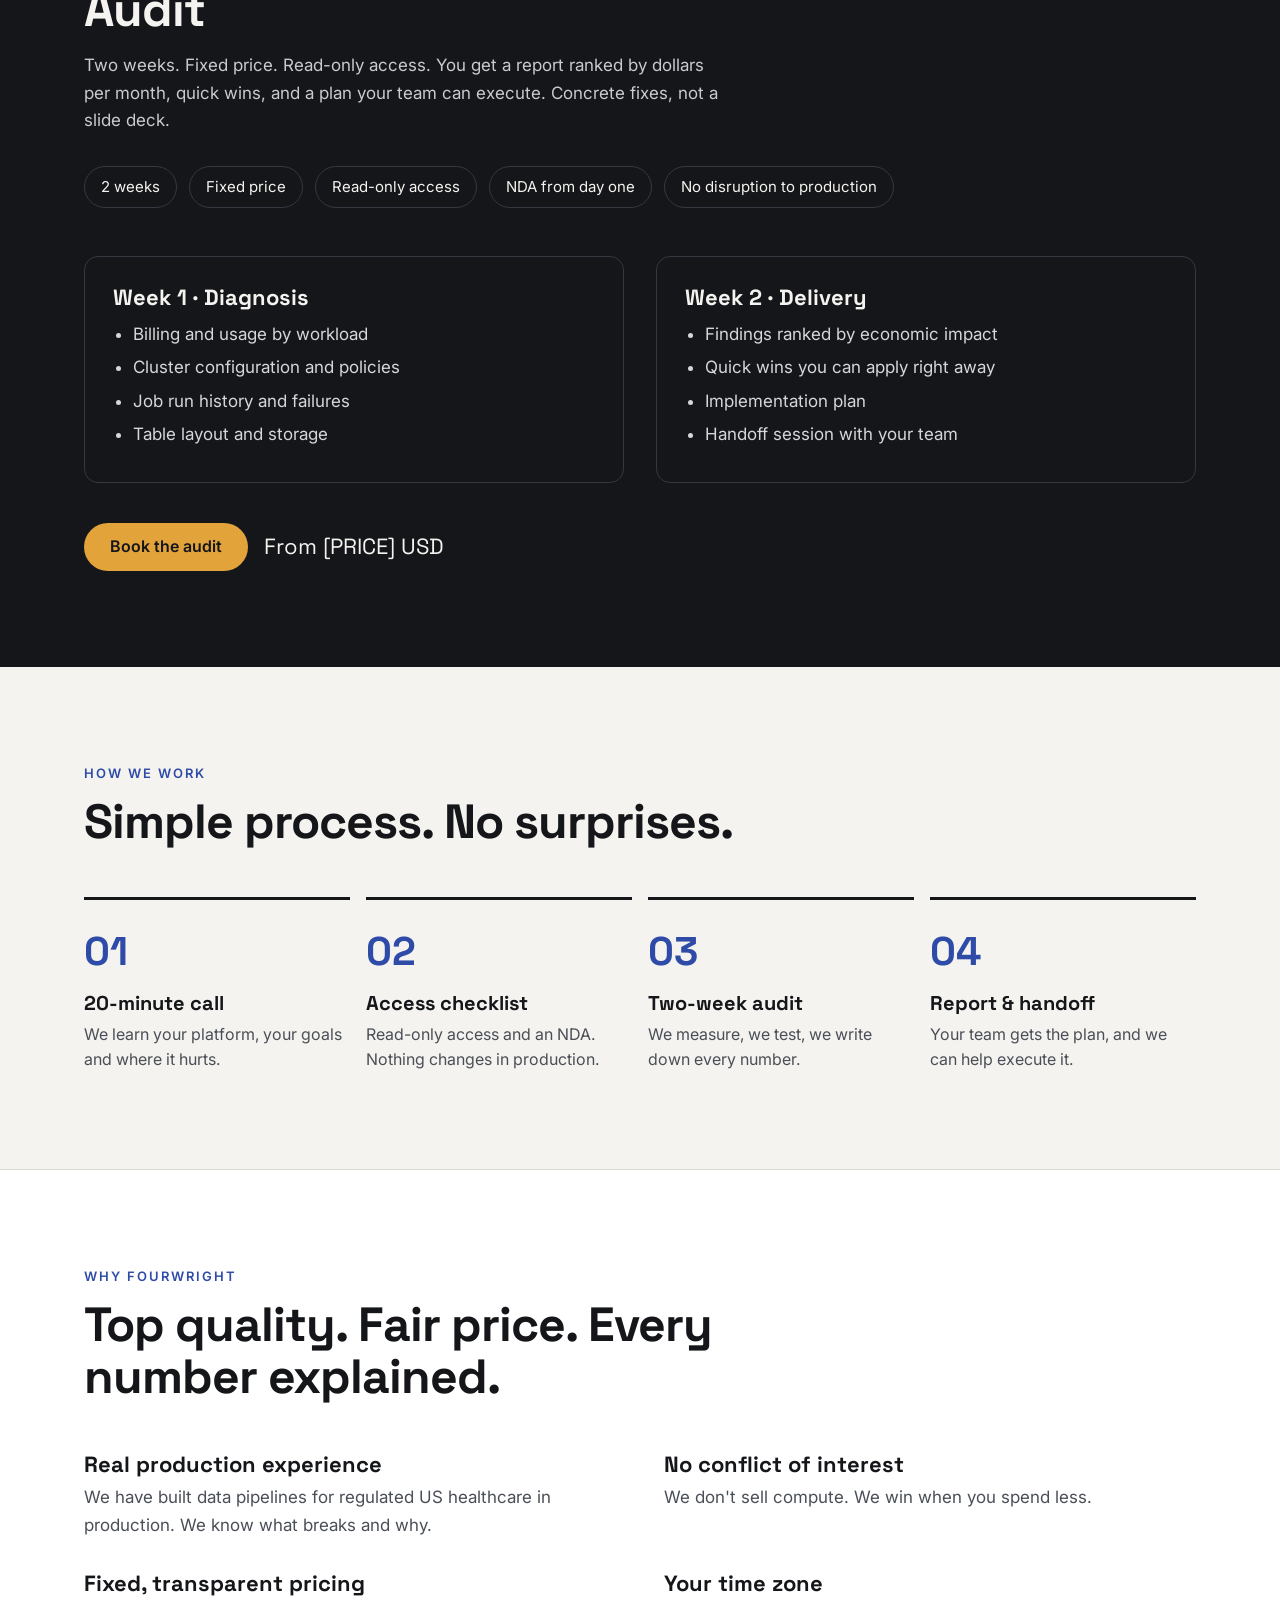
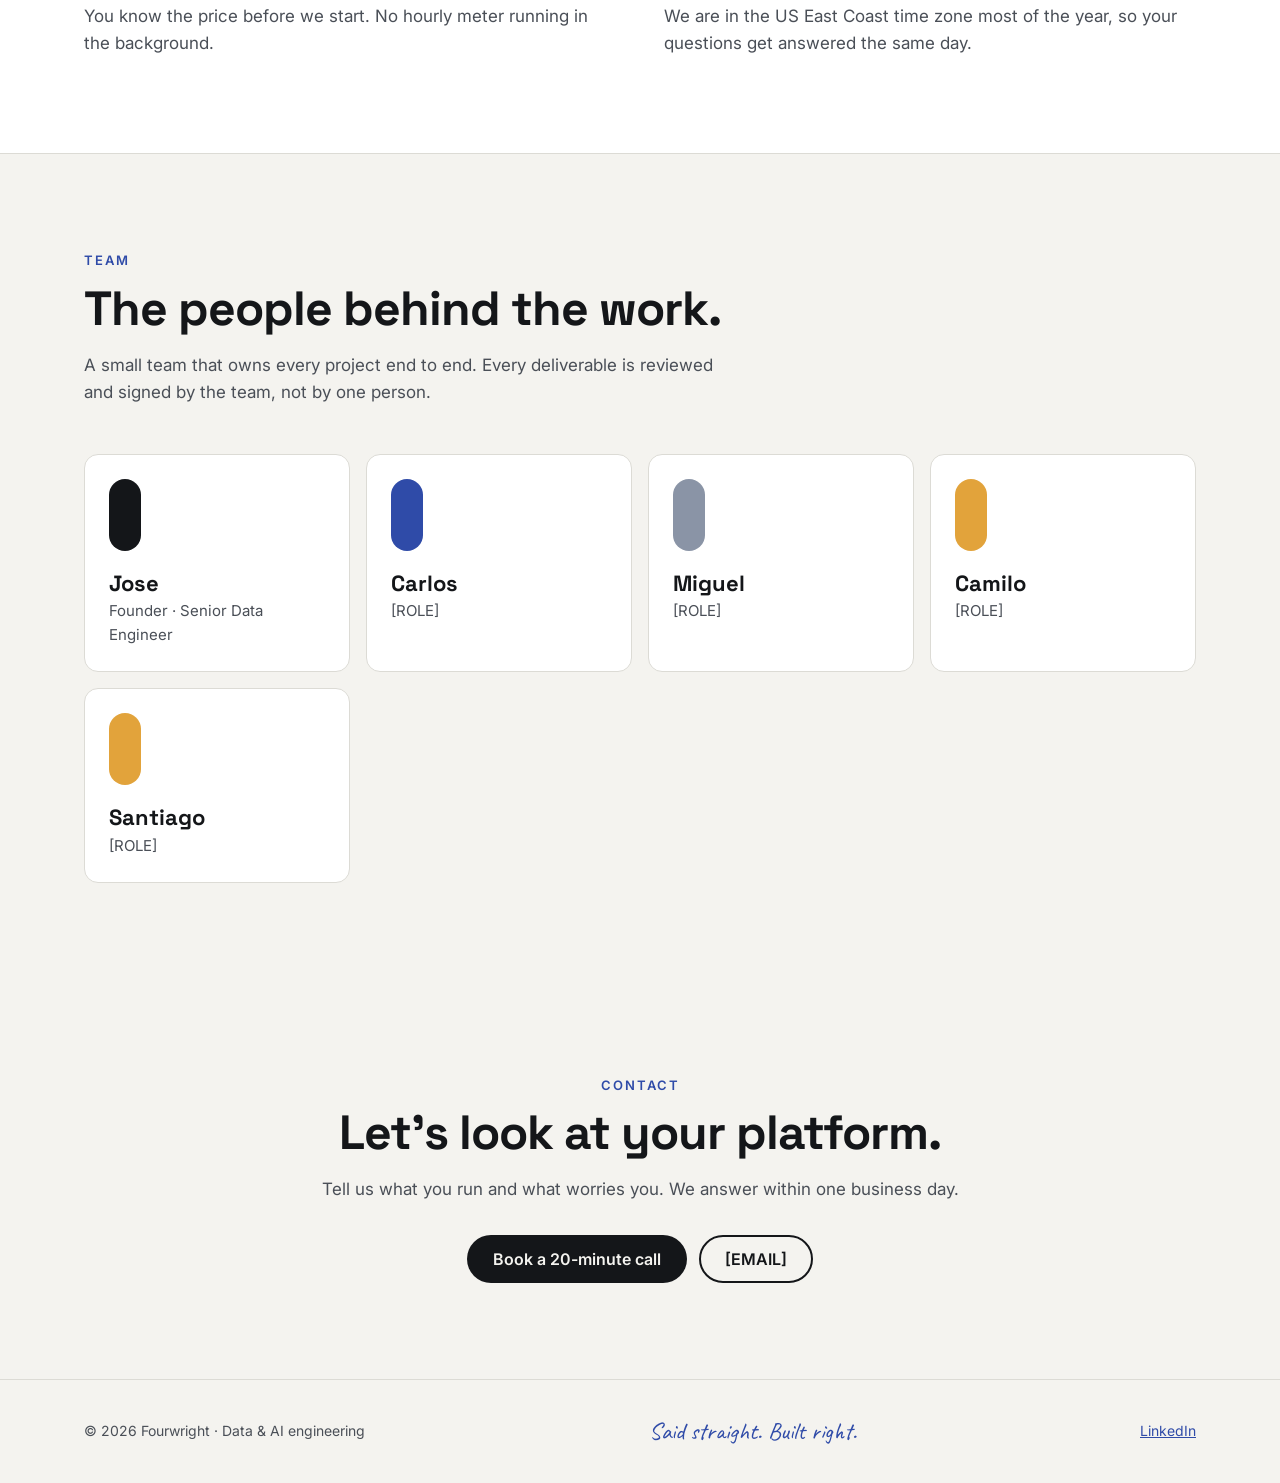
==== commit 3571261e: "add Santiago to team section" ====
--- a/index.html
+++ b/index.html
@@ -215,6 +215,11 @@
             <h3>Camilo</h3>
             <p>[ROLE]</p>
           </article>
+            <article class="member">
+            <div class="member-bar" style="background: var(--amber)"></div>
+            <h3>Santiago</h3>
+            <p>[ROLE]</p>
+          </article>
         </div>
       </div>
     </section>
